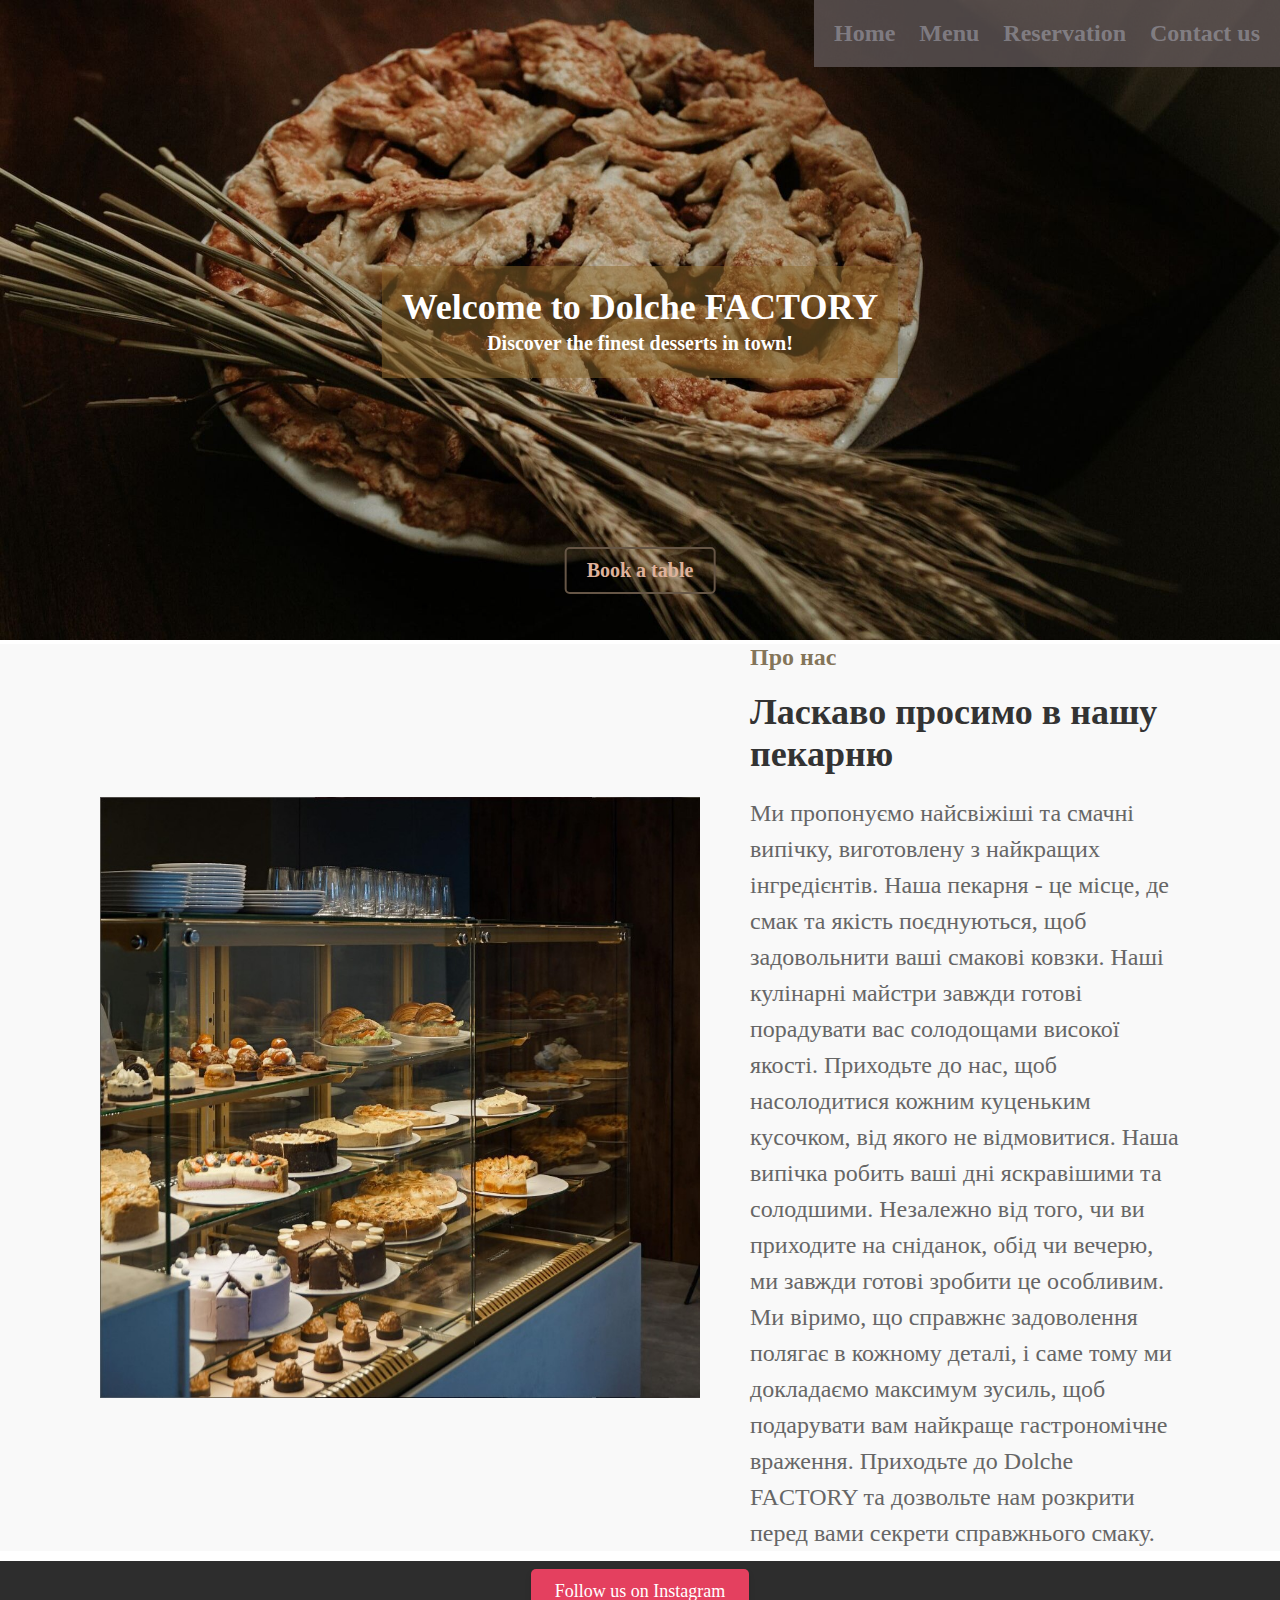
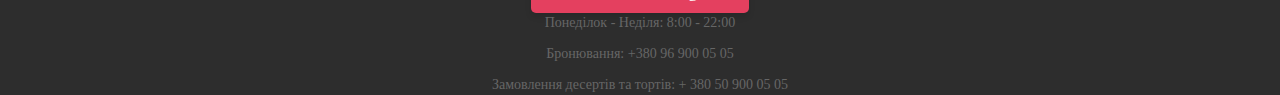
==== index.html @ 54fff58b "Project to push to GitHub" ====
<!DOCTYPE html>
<html lang="en">
<head>
    <meta charset="UTF-8">
    <meta name="viewport" content="width=device-width, initial-scale=1.0">
    <title>Dolche FACTORY</title>
    <link rel="stylesheet" href="style.css">
</head>
<body>
    <section class="slider">
      <div class="links-content">
        <a href="Home.html">Home</a>
        <a href="Menu.html">Menu</a>
        <a href="Reservation.html">Reservation</a>
        <a href="Contact.html">Contact us</a> 
      </div>

      <div class="image-slider">
          <img class="top-image" src="images/pie.jpg" alt="image of bunches" >
          <img src="images/bunches.jpg" alt="tasty pie">
      </div>
      
      <div class="slider-text">
        <h1>Welcome to Dolche FACTORY</h1>
        <p>Discover the finest desserts in town!</p>
    </div>
    <div class="slider-button">
      <a href="Reservation.html" class="btn">Book a table</a>
    </div>
  
    <script src="script.js"></script>
    </section>
    
    <section class="information">
      <div class="two-blocks-container">
        <div class="picture">
          <img src="images/bakery.jpg" alt="Bakery Image" class="left-image"> 
        </div>
        <div class="text-about">
          <span class="subheading">Про нас</span>
          <h3>Ласкаво просимо в нашу пекарню</h3>
          <p>Ми пропонуємо найсвіжіші та смачні випічку, виготовлену з найкращих інгредієнтів. 
            Наша пекарня - це місце, де смак та якість поєднуються, щоб задовольнити ваші смакові ковзки. 
            Наші кулінарні майстри завжди готові порадувати вас солодощами високої якості.

            Приходьте до нас, щоб насолодитися кожним куценьким кусочком, від якого не відмовитися. Наша випічка робить ваші дні яскравішими та солодшими. 
            Незалежно від того, чи ви приходите на сніданок, обід чи вечерю, ми завжди готові зробити це особливим. 
            Ми віримо, що справжнє задоволення полягає в кожному деталі, і саме тому ми докладаємо максимум зусиль, щоб подарувати вам найкраще гастрономічне враження. 
            Приходьте до Dolche FACTORY та дозвольте нам розкрити перед вами секрети справжнього смаку.
            
          </p>
        </div>
      </div>
    </section>
    <section class="contacts">
      <div class="contacts-content">
        <div class="instagram-button">
          <a href="https://www.instagram.com/dolce__factory/" target="_blank" class="btn btn-instagram">Follow us on Instagram</a>
        </div>
        <div class="working-hours">
          <p>Понеділок - Неділя: 8:00 - 22:00 </p>
          <p>Бронювання: +380 96 900 05 05</p>         
          <p>Замовлення десертів та тортів: + 380 50 900 05 05</p>
          
        </div>
      </div>
    </section>
</body>
</html>
---- style.css ----
/* Add this CSS to your style.css file */
*{
  margin: 0;
  padding: 0;
  box-sizing: border-box;
}

.slider {
  margin: 0;
  position: relative; 
}

.image-slider img {
  max-width: 100%;
 
}

.links-content {
  position: absolute;
  top: 0;
  right: 0;
  z-index: 1;
  padding: 10px; /* Add some padding for spacing */
  background-color: rgba(96, 86, 86, 0.8); /* Add a background color for readability */
}

.top-image {
  position: absolute;
  opacity: 0;
  transition: all 2.5s ease;
}

.top-image:hover{
  opacity: 1;
}


/* Style the links */
.links-content a {
  display: inline-block; /* Use inline-block to allow styling */
  padding: 10px;
  text-decoration: none;
  color: #bcbfcd74; /* Set link color */
  font-size: 24px; /* Increase font size */
  font-weight: bold; /* Add bold font-weight */
  transition: color 0.3s; /* Add smooth color transition on hover */
}

.links-content a:hover {
  color: #ef9e088f; /* Change color on hover */
  text-decoration: none; /* Remove underline on hover */
}

.slider-text {
  position: absolute;
  top: 50%;
  left: 50%;
  transform: translate(-50%, -50%);
  text-align: center; /* Center-align text within .slider-text */
  color: rgb(83, 44, 2); /* Set text color to make it visible on top of the image */
  background-color: rgba(139, 103, 44, 0.5); /* Add a semi-transparent background for readability */
  padding: 20px; /* Add padding for spacing around the text */
}

.slider-text h1,
.slider-text p {
  margin: 0; /* Remove default margin to align text properly */
  font-size: 36px; /* Increase font size */
  font-weight: bold; /* Add bold font-weight */
  color: rgb(255, 255, 255); /* Set text color */
}

.slider-text p {
  font-size: 20px; /* Customize font size for the paragraph */
}

/* Style the button */
.slider-button {
  position: absolute;
  top: 85%; /* Adjust the top value to control the button's vertical position */
  left: 50%;
  transform: translateX(-50%);
  text-align: center;
}

.slider-button .btn {
  display: inline-block;
  padding: 10px 20px;
  color: rgb(222, 178, 155);
  text-decoration: none;
  font-size: 20px;
  font-weight: bold;
  border: 2px solid #665646; /* Add a 2px solid border with the desired color */
  border-radius: 5px; /* Add border-radius for rounded corners */
  transition: background-color 0.3s, border-color 0.3s; /* Add transitions for background-color and border-color */
}

.slider-button .btn:hover {
  background-color: #6f46108a;
  border-color: transparent; /* Change border color to transparent on hover */
}


.information {
max-height: 100%;
  background-color: #f9f9f9;
  margin-bottom: 10px;
}

.two-blocks-container {
  display: flex;
  align-items: center;
  justify-content: space-between;
  max-width: 100%; /* Adjust the max-width as needed */
  margin: 0 auto; /* Center the content horizontally */
  margin-top: 0px;
}

.picture {
  flex: 1;
 
}

.picture img {
  max-width: 600px;
  height: auto;
  margin-left: 100px;
  float: left;
}

.text-about {
  max-width: fit-content;
flex: 1;
text-align: left;
margin-left: 50px;
margin-right: 100px;
font-family: "Times New Roman", serif; 
font-size: 20px; 
color: #333; /* Change the text color */
}

.subheading {
  font-size: 24px; /* Increase the font size for subheading */
  font-weight: bold; /* Add bold font weight */
  color: #57421abb;

}

h3 {
  font-size: 36px;
  font-family: "Times New Roman", serif; /* Add your preferred font family here */
  font-weight: bold; /* Add bold font weight */
  color: #333;
  margin-top: 20px ;
}

p {
  margin-top: 20px;
  font-size: 24px;
  color: #666;
  line-height: 1.5;
}


/* Add this CSS to your style.css file */
.contacts {
  background-color: #000000d2;
  color: #fff;
  display: flex;
  flex-direction: column;
  align-items: center; /* Center content horizontally */
  text-align: center;
}

.contacts-content {
  max-width: 800px;
  margin: 0 auto;
  display: flex;
  flex-direction: column;
  align-items: center; /* Center content horizontally */
}

.instagram-button {
  margin-top: 20px;
}

.btn-instagram {
  background-color: #e4405f;
  color: #fff;
  text-decoration: none;
  padding: 12px 24px;
  border-radius: 5px;
  font-size: 18px;
  transition: background-color 0.3s ease;
  box-shadow: 0px 4px 6px rgba(0, 0, 0, 0.1);
}

.btn-instagram:hover {
  background-color: #c4314b;
}

.working-hours p {
  font-size: 14px;
  margin-top: 10px;
}
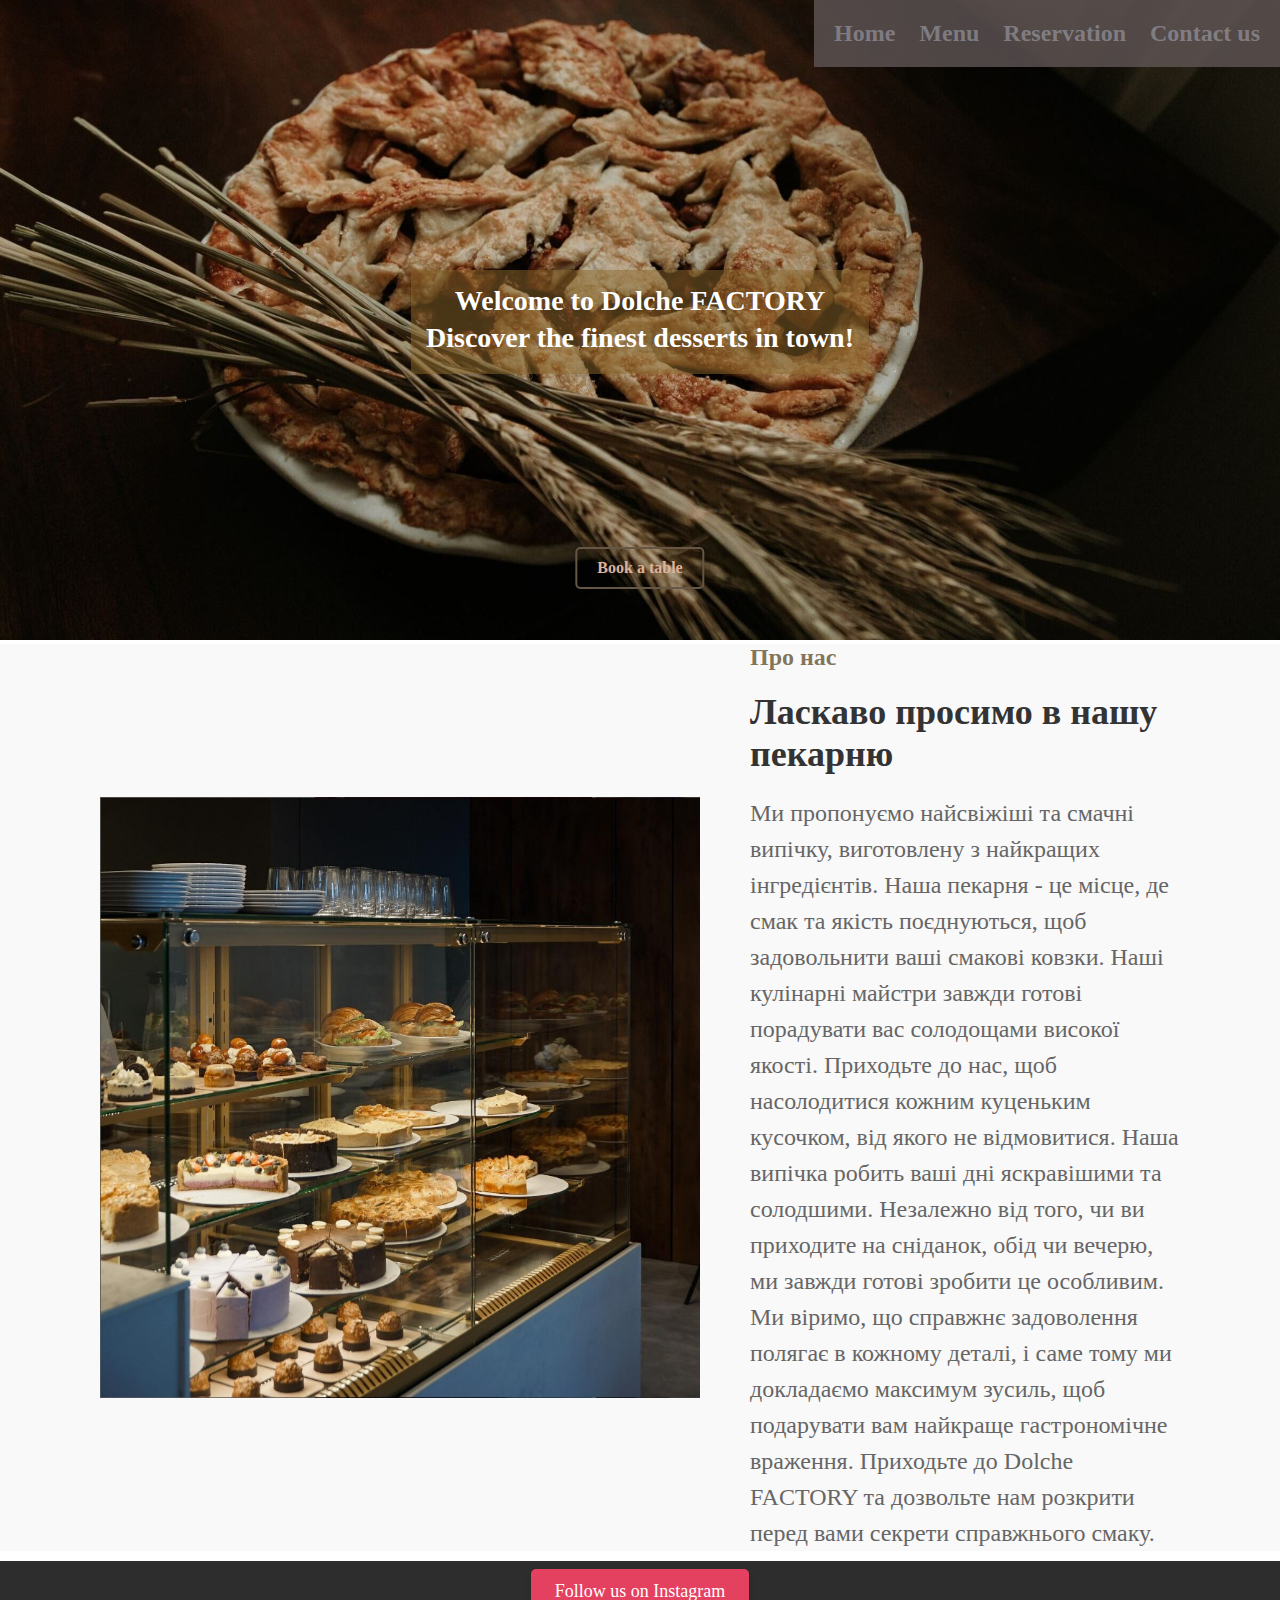
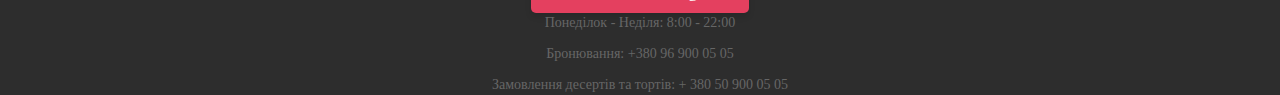
==== commit 23a57641: "Add adaprives" ====
--- a/index.html
+++ b/index.html
@@ -1,5 +1,7 @@
 <!DOCTYPE html>
 <html lang="en">
+  
+
 <head>
     <meta charset="UTF-8">
     <meta name="viewport" content="width=device-width, initial-scale=1.0">
--- a/style.css
+++ b/style.css
@@ -44,6 +44,7 @@
   font-size: 24px; /* Increase font size */
   font-weight: bold; /* Add bold font-weight */
   transition: color 0.3s; /* Add smooth color transition on hover */
+  
 }
 
 .links-content a:hover {
@@ -202,4 +203,142 @@
 .working-hours p {
   font-size: 14px;
   margin-top: 10px;
+}
+
+/* Media queries for responsiveness */
+
+@media screen and (max-width: 1344px) {
+  /* Styles for screens below 1344px (smaller desktop) */
+  .slider-text {
+    padding: 15px;
+  }
+
+  .slider-text h1,
+  .slider-text p {
+    font-size: 28px;
+  }
+
+  .slider-button .btn {
+    font-size: 16px;
+  }
+}
+
+@media screen and (max-width: 1200px) {
+  /* Styles for screens below 1200px (smaller desktop) */
+  .picture img {
+    max-width: 100%;
+    margin: 0;
+  }
+
+  .text-about {
+    margin-left: 20px;
+    margin-right: 20px;
+  }
+}
+
+@media screen and (max-width: 944px) {
+  /* Styles for screens below 944px (tablets) */
+  .slider-text {
+    padding: 10px;
+  }
+
+  .slider-text h1,
+  .slider-text p {
+    font-size: 24px;
+  }
+
+  .slider-button .btn {
+    font-size: 14px;
+  }
+}
+
+@media screen and (max-width: 704px) {
+  /* Styles for screens below 704px (smaller tablets) */
+  .picture img {
+    max-width: 100%;
+    margin: 0;
+  }
+
+  .text-about {
+    margin-left: 10px;
+    margin-right: 10px;
+  }
+
+  .slider-text h1,
+  .slider-text p {
+    font-size: 20px;
+  }
+
+  .slider-button .btn {
+    font-size: 12px;
+  }
+}
+
+@media screen and (max-width: 554px) {
+  /* Styles for screens below 554px (phones) */
+  
+  /* Header styles */
+  .links-content {
+    padding: 1%;
+  }
+
+  .links-content a {
+    font-size: 3vw;
+  }
+
+  /* Slider styles */
+  .slider-text {
+    padding: 2%;
+  }
+
+  .slider-text h1,
+  .slider-text p {
+    font-size: 4vw;
+  }
+
+  .slider-button .btn {
+    font-size: 2vw;
+    padding: 1% 2%;
+  }
+
+  /* Information Section styles */
+  .picture img {
+    max-width: 100%;
+    margin: 0;
+  }
+
+  .text-about {
+    margin-left: 2%;
+    margin-right: 2%;
+    font-size: 3vw;
+  }
+
+  .subheading {
+    font-size: 4vw;
+  }
+
+  h3 {
+    font-size: 6vw;
+    margin-top: 3%;
+  }
+
+  p {
+    font-size: 3vw;
+    margin-top: 3%;
+  }
+
+  /* Contacts Section styles */
+  .contacts-content {
+    max-width: 90%;
+  }
+
+  .btn-instagram {
+    padding: 1.5% 3%;
+    font-size: 2vw;
+  }
+
+  .working-hours p {
+    font-size: 1.5vw;
+    margin-top: 2%;
+  }
 }